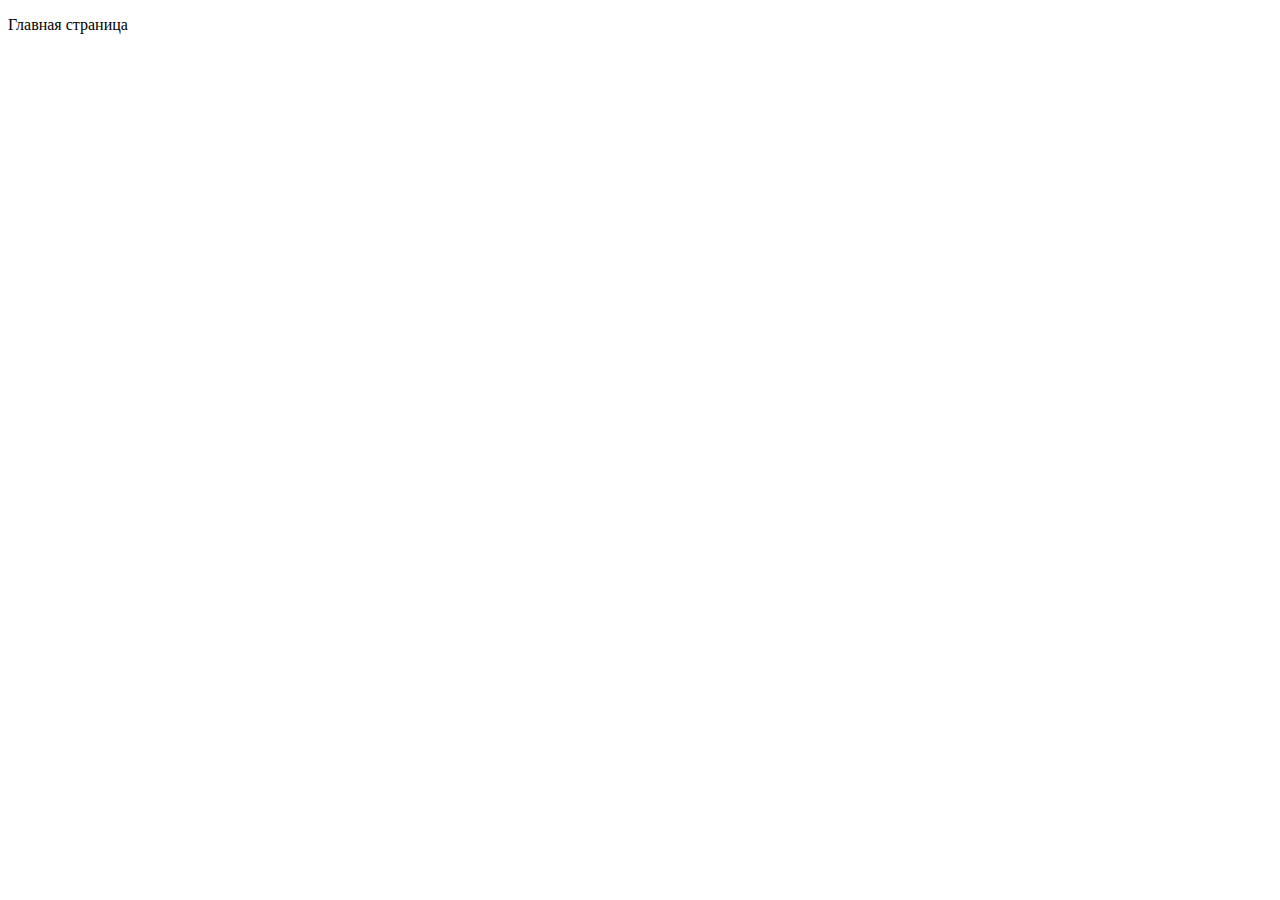
==== src/index.html @ 319860c6 "add authorization, add images, add new page and corrected styles" ====
<!DOCTYPE html>
<html lang="en">

<head>
    <meta charset="UTF-8">
    <meta http-equiv="X-UA-Compatible" content="IE=edge">
    <meta name="viewport" content="width=device-width, initial-scale=1.0">
    <title>Receipts</title>
</head>

<body>
    <p>
        Главная страница
    </p>
</body>

</html>
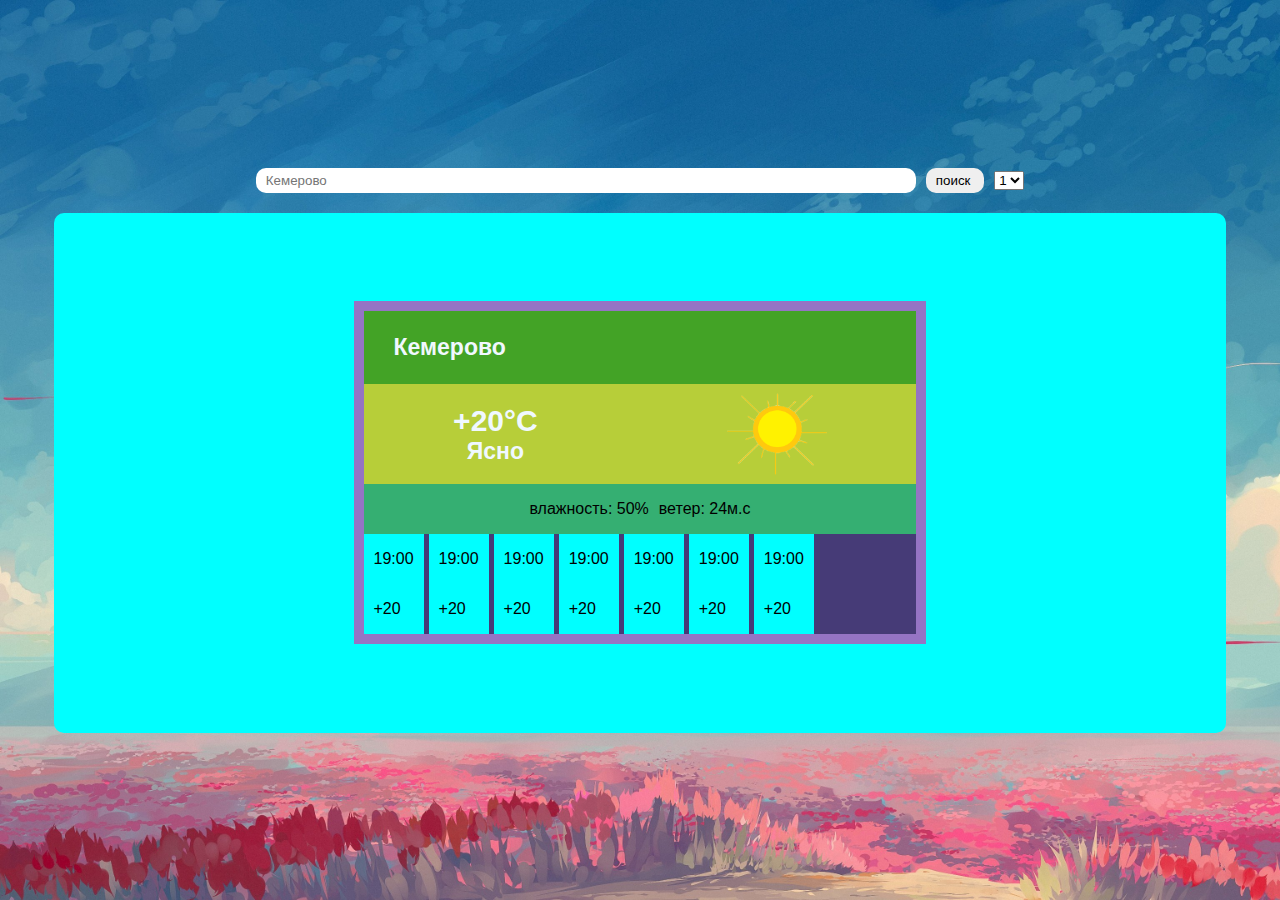
==== commit 68f494fb: "add index page, update styles and etc" ====
--- a/src/index.html
+++ b/src/index.html
@@ -5,13 +5,115 @@
     <meta charset="UTF-8">
     <meta http-equiv="X-UA-Compatible" content="IE=edge">
     <meta name="viewport" content="width=device-width, initial-scale=1.0">
-    <title>Receipts</title>
+    <title>Weather</title>
+    <link rel="stylesheet" href="../src/css/index.css" type="text/css" />
+    <script src="./js/index.js"></script>
 </head>
 
 <body>
-    <p>
-        Главная страница
-    </p>
+    <!-- <button onclick="fetchWeather('Кемерово', 1, '1d9ebef1a17c423393395143232305')">console.log</button> -->
+    <!-- <div id="main" class="main"></div> -->
+    <div class="superMainBlock">
+        <div class="divTown">
+            <input id="search" class="inputTown" type="text" placeholder="Кемерово" />
+            <input class="inputButtonFind" type="button" value="поиск " />
+            <select name="daysWeather">
+                <option value="1">1</option>
+                <option value="2">2</option>
+                <option value="3">3</option>
+                <option value="4">4</option>
+                <option value="5">5</option>
+                <option value="6">6</option>
+                <option value="7">7</option>
+            </select>
+        </div>
+        <div class="mainBlock">
+            <div class="card">
+                <div class="cardUpInfo">
+                    <p class="cityText">
+                        Кемерово
+                    </p>
+                    <div class="cardUpInfoWeather">
+                        <div class="tempAndConditionDiv">
+                            <p class="tempText">
+                                +20°C
+                            </p>
+                            <p class="conditionText">
+                                Ясно
+                            </p>
+                        </div>
+                        <img src="./images/sun.png" class="imageWeather" />
+                    </div>
+                </div>
+                <div class="cardMiddleInfo">
+                    <p>
+                        влажность: 50%
+                    </p>
+                    <p>
+                        ветер: 24м.с
+                    </p>
+                </div>
+                <div class="cardDownInfo">
+                    <div class="hourWeather">
+                        <p>
+                            19:00
+                        </p>
+                        <p>
+                            +20
+                        </p>
+                    </div>
+                    <div class="hourWeather">
+                        <p>
+                            19:00
+                        </p>
+                        <p>
+                            +20
+                        </p>
+                    </div>
+                    <div class="hourWeather">
+                        <p>
+                            19:00
+                        </p>
+                        <p>
+                            +20
+                        </p>
+                    </div>
+                    <div class="hourWeather">
+                        <p>
+                            19:00
+                        </p>
+                        <p>
+                            +20
+                        </p>
+                    </div>
+                    <div class="hourWeather">
+                        <p>
+                            19:00
+                        </p>
+                        <p>
+                            +20
+                        </p>
+                    </div>
+                    <div class="hourWeather">
+                        <p>
+                            19:00
+                        </p>
+                        <p>
+                            +20
+                        </p>
+                    </div>
+                    <div class="hourWeather">
+                        <p>
+                            19:00
+                        </p>
+                        <p>
+                            +20
+                        </p>
+                    </div>
+                </div>
+            </div>
+        </div>
+    </div>
 </body>
 
 </html>--- a/src/css/index.css
+++ b/src/css/index.css
@@ -0,0 +1,164 @@
+* {
+  outline: 0 !important;
+  font-family: sans-serif;
+}
+
+body {
+  display: flex;
+  background: center / cover url("../images/back.png");
+  /* background-color: #d6d0eb; */
+  justify-content: center;
+  align-items: center;
+  height: 100vh;
+  /* backdrop-filter: blur(10px); */
+  margin: 0;
+  padding: 0;
+}
+
+.mainBlock {
+  width: 90%;
+  background-color: aqua;
+  height: 500px;
+  max-height: 500px;
+  border-radius: 10px;
+  padding: 10px;
+  flex-direction: row;
+  display: flex;
+  gap: 10px;
+  align-items: center;
+  justify-content: center;
+  /* backdrop-filter: blur(10px); */
+}
+
+.superMainBlock {
+  width: 100%;
+  /* background-color: rgb(231, 133, 133); */
+  height: 100vh;
+  /* border-radius: 5px;  */
+  justify-content: center;
+  display: flex;
+  flex-direction: column;
+  align-items: center;
+  gap: 20px;
+}
+
+.divTown {
+  display: flex;
+  width: 100%;
+  align-items: center;
+  /* background-color: blue; */
+  justify-content: center;
+  gap: 10px;
+}
+
+.inputTown {
+  width: 50%;
+  padding: 5px 10px;
+  border-radius: 10px;
+  border-width: 0;
+}
+
+.inputButtonFind {
+  padding: 5px 10px;
+  border-radius: 10px;
+  border-width: 0;
+}
+
+.card {
+  display: flex;
+  background-color: rgb(149, 116, 196);
+  width: 48%;
+  min-width: 350px;
+  /* height: 400px; */
+  padding: 10px;
+  flex-direction: column;
+}
+
+.imageWeather {
+  width: 100px;
+  height: 100px;
+}
+
+.cardUpInfo {
+  display: flex;
+  width: 100%;
+  background-color: rgb(67, 163, 38);
+  /* align-items: center; */
+  justify-content: center;
+  overflow: hidden;
+  flex-direction: column;
+}
+
+.cardUpInfoWeather {
+  display: flex;
+  width: 100%;
+  background-color: rgb(183, 206, 57);
+  align-items: center;
+  justify-content: space-around;
+  gap: 10px;
+  overflow: hidden;
+  flex-direction: row;
+}
+
+.cardMiddleInfo {
+  display: flex;
+  width: 100%;
+  background-color: rgb(53, 175, 114);
+  align-items: center;
+  justify-content: center;
+  gap: 10px;
+  overflow: hidden;
+}
+
+.cardDownInfo {
+  display: flex;
+  width: 100%;
+  background-color: rgb(70, 59, 119);
+  /* align-items: center;
+  justify-content: center; */
+  gap: 5px;
+  /* overflow: hidden; */
+  overflow: auto;
+  flex-wrap: nowrap;
+  /* white-space: nowrap; */
+}
+
+@media screen and (max-width: 990px) {
+}
+
+.hourWeather {
+  display: flex;
+  width: fit-content;
+  background-color: aqua;
+  padding: 0 10px;
+  flex-direction: column;
+}
+
+.cityText {
+  color: aliceblue;
+  padding: 0 30px;
+  font-size: 23px;
+  font-weight: 700;
+}
+
+.tempText {
+  color: aliceblue;
+  font-size: 30px;
+  font-weight: 700;
+  margin: 0;
+}
+
+.conditionText {
+  color: aliceblue;
+  font-size: 23px;
+  font-weight: 700;
+  margin: 0;
+}
+
+
+.tempAndConditionDiv {
+    display: flex;
+    flex-direction: column;
+    /* background-color: aqua; */
+    align-items: center;
+}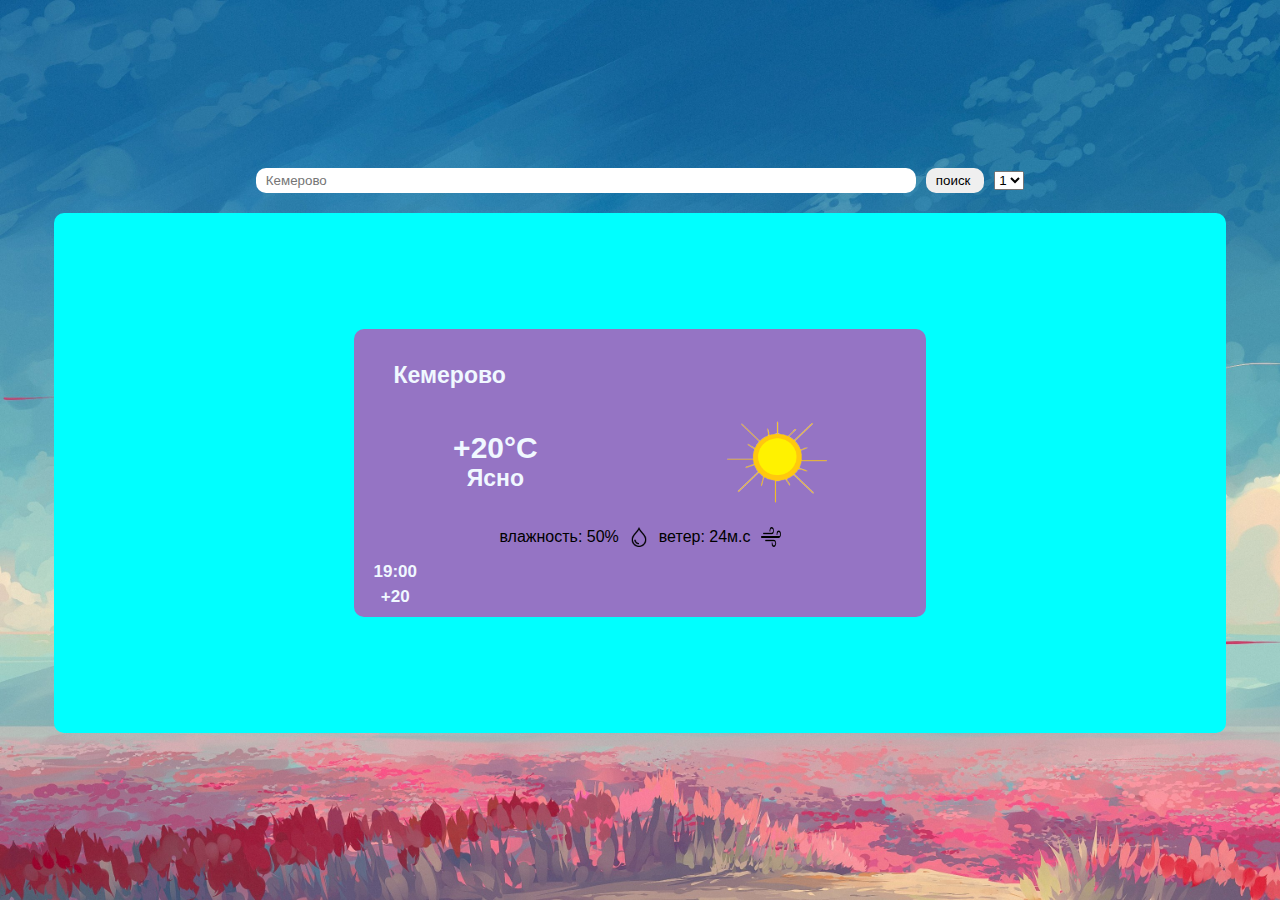
==== commit 88cf6956: "update styles and etc" ====
--- a/src/index.html
+++ b/src/index.html
@@ -49,64 +49,18 @@
                     <p>
                         влажность: 50%
                     </p>
+                    <img src="./images/blob.png" class="imageIcon" />
                     <p>
                         ветер: 24м.с
                     </p>
+                    <img src="./images/wind.png" class="imageIcon" />
                 </div>
                 <div class="cardDownInfo">
                     <div class="hourWeather">
-                        <p>
+                        <p class="timeText">
                             19:00
                         </p>
-                        <p>
-                            +20
-                        </p>
-                    </div>
-                    <div class="hourWeather">
-                        <p>
-                            19:00
-                        </p>
-                        <p>
-                            +20
-                        </p>
-                    </div>
-                    <div class="hourWeather">
-                        <p>
-                            19:00
-                        </p>
-                        <p>
-                            +20
-                        </p>
-                    </div>
-                    <div class="hourWeather">
-                        <p>
-                            19:00
-                        </p>
-                        <p>
-                            +20
-                        </p>
-                    </div>
-                    <div class="hourWeather">
-                        <p>
-                            19:00
-                        </p>
-                        <p>
-                            +20
-                        </p>
-                    </div>
-                    <div class="hourWeather">
-                        <p>
-                            19:00
-                        </p>
-                        <p>
-                            +20
-                        </p>
-                    </div>
-                    <div class="hourWeather">
-                        <p>
-                            19:00
-                        </p>
-                        <p>
+                        <p class="timeWeatherText">
                             +20
                         </p>
                     </div>
--- a/src/css/index.css
+++ b/src/css/index.css
@@ -72,6 +72,7 @@
   /* height: 400px; */
   padding: 10px;
   flex-direction: column;
+  border-radius: 10px;
 }
 
 .imageWeather {
@@ -79,10 +80,15 @@
   height: 100px;
 }
 
+.imageIcon {
+  width: 20px;
+  height: 20px;
+}
+
 .cardUpInfo {
   display: flex;
   width: 100%;
-  background-color: rgb(67, 163, 38);
+  /* background-color: rgb(67, 163, 38); */
   /* align-items: center; */
   justify-content: center;
   overflow: hidden;
@@ -92,7 +98,7 @@
 .cardUpInfoWeather {
   display: flex;
   width: 100%;
-  background-color: rgb(183, 206, 57);
+  /* background-color: rgb(183, 206, 57); */
   align-items: center;
   justify-content: space-around;
   gap: 10px;
@@ -103,7 +109,7 @@
 .cardMiddleInfo {
   display: flex;
   width: 100%;
-  background-color: rgb(53, 175, 114);
+  /* background-color: rgb(53, 175, 114); */
   align-items: center;
   justify-content: center;
   gap: 10px;
@@ -113,7 +119,7 @@
 .cardDownInfo {
   display: flex;
   width: 100%;
-  background-color: rgb(70, 59, 119);
+  /* background-color: rgb(70, 59, 119); */
   /* align-items: center;
   justify-content: center; */
   gap: 5px;
@@ -121,6 +127,11 @@
   overflow: auto;
   flex-wrap: nowrap;
   /* white-space: nowrap; */
+  /* -ms-overflow-style: none; 
+  scrollbar-width: none;  */
+  overflow-x: scroll;
+  scrollbar-color: rgb(233, 119, 119) transparent;
+  scrollbar-width: thin;
 }
 
 @media screen and (max-width: 990px) {
@@ -129,9 +140,11 @@
 .hourWeather {
   display: flex;
   width: fit-content;
-  background-color: aqua;
+  /* background-color: aqua; */
   padding: 0 10px;
   flex-direction: column;
+  align-items: center;
+  gap: 5px;
 }
 
 .cityText {
@@ -155,10 +168,23 @@
   margin: 0;
 }
 
+.tempAndConditionDiv {
+  display: flex;
+  flex-direction: column;
+  /* background-color: aqua; */
+  align-items: center;
+}
 
-.tempAndConditionDiv {
-    display: flex;
-    flex-direction: column;
-    /* background-color: aqua; */
-    align-items: center;
-}+.timeWeatherText {
+  color: aliceblue;
+  font-size: 17px;
+  font-weight: 600;
+  margin: 0;
+}
+
+.timeText {
+  color: aliceblue;
+  font-size: 17px;
+  font-weight: 600;
+  margin: 0;
+}
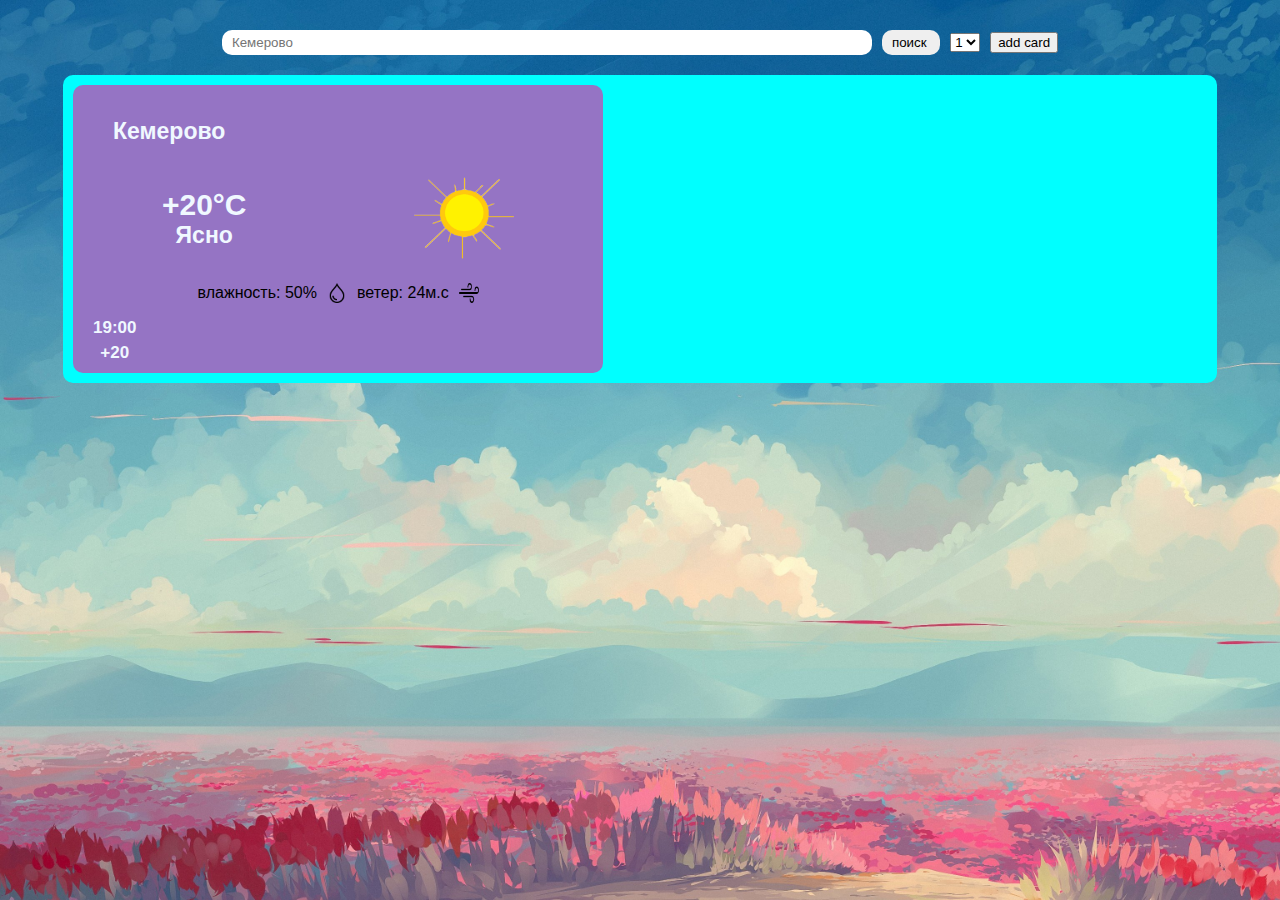
==== commit d8918fd3: "corrected styles, fixed cards, add functions and etc" ====
--- a/src/index.html
+++ b/src/index.html
@@ -1,5 +1,5 @@
 <!DOCTYPE html>
-<html lang="en">
+<html lang="ru">
 
 <head>
     <meta charset="UTF-8">
@@ -11,13 +11,13 @@
 </head>
 
 <body>
-    <!-- <button onclick="fetchWeather('Кемерово', 1, '1d9ebef1a17c423393395143232305')">console.log</button> -->
+    <!-- <button onclick="fetchWeather(searchCity(), selectDay(), '1d9ebef1a17c423393395143232305')">Погода</button> -->
     <!-- <div id="main" class="main"></div> -->
     <div class="superMainBlock">
         <div class="divTown">
-            <input id="search" class="inputTown" type="text" placeholder="Кемерово" />
-            <input class="inputButtonFind" type="button" value="поиск " />
-            <select name="daysWeather">
+            <input id="searchCity" class="inputTown" type="text" placeholder="Кемерово" />
+            <input class="inputButtonFind" type="button" value="поиск " onclick="selectDay()" />
+            <select id="selectDay" name="daysWeather">
                 <option value="1">1</option>
                 <option value="2">2</option>
                 <option value="3">3</option>
@@ -26,9 +26,10 @@
                 <option value="6">6</option>
                 <option value="7">7</option>
             </select>
+            <input type="button" value="add card" onclick="addCard()">
         </div>
-        <div class="mainBlock">
-            <div class="card">
+        <div id="mainBlock" class="mainBlock">
+            <div id="card" class="card">
                 <div class="cardUpInfo">
                     <p class="cityText">
                         Кемерово
--- a/src/css/index.css
+++ b/src/css/index.css
@@ -3,13 +3,18 @@
   font-family: sans-serif;
 }
 
+/* html {
+  width: 100%;
+  height: 100%;
+} */
+
 body {
   display: flex;
   background: center / cover url("../images/back.png");
   /* background-color: #d6d0eb; */
-  justify-content: center;
-  align-items: center;
-  height: 100vh;
+  /* justify-content: center; */
+  /* align-items: center; */
+  min-height: 100vh;
   /* backdrop-filter: blur(10px); */
   margin: 0;
   padding: 0;
@@ -18,24 +23,27 @@
 .mainBlock {
   width: 90%;
   background-color: aqua;
-  height: 500px;
-  max-height: 500px;
+  /* height: 500px; */
+  /* max-height: 500px; */
+  /* height: 100%; */
   border-radius: 10px;
   padding: 10px;
   flex-direction: row;
   display: flex;
+  flex-wrap: wrap;
   gap: 10px;
-  align-items: center;
-  justify-content: center;
+  /* align-items: center;
+  justify-content: center; */
   /* backdrop-filter: blur(10px); */
 }
 
 .superMainBlock {
   width: 100%;
   /* background-color: rgb(231, 133, 133); */
-  height: 100vh;
+  /* height: 100vh; */
   /* border-radius: 5px;  */
-  justify-content: center;
+  /* justify-content: center; */
+  padding: 30px 10px;
   display: flex;
   flex-direction: column;
   align-items: center;
@@ -67,7 +75,7 @@
 .card {
   display: flex;
   background-color: rgb(149, 116, 196);
-  width: 48%;
+  width: 45%;
   min-width: 350px;
   /* height: 400px; */
   padding: 10px;
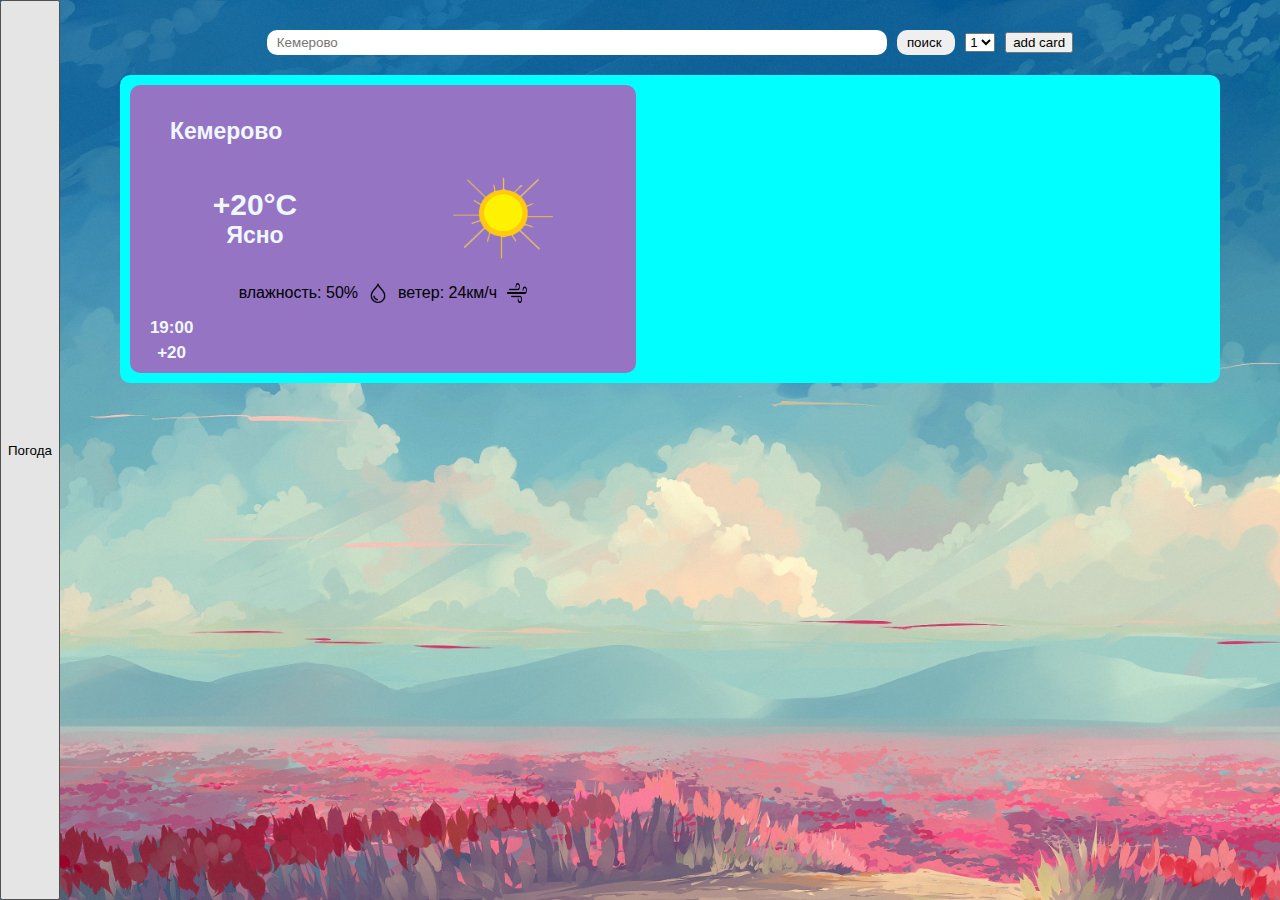
==== commit ca6a7c72: "create card weather" ====
--- a/src/index.html
+++ b/src/index.html
@@ -11,7 +11,7 @@
 </head>
 
 <body>
-    <!-- <button onclick="fetchWeather(searchCity(), selectDay(), '1d9ebef1a17c423393395143232305')">Погода</button> -->
+    <button onclick="fetchWeather(searchCity(), selectDay(), '1d9ebef1a17c423393395143232305')">Погода</button>
     <!-- <div id="main" class="main"></div> -->
     <div class="superMainBlock">
         <div class="divTown">
@@ -31,7 +31,7 @@
         <div id="mainBlock" class="mainBlock">
             <div id="card" class="card">
                 <div class="cardUpInfo">
-                    <p class="cityText">
+                    <p id="cityText" class="cityText">
                         Кемерово
                     </p>
                     <div class="cardUpInfoWeather">
@@ -39,29 +39,29 @@
                             <p class="tempText">
                                 +20°C
                             </p>
-                            <p class="conditionText">
+                            <p id="conditionText" class="conditionText">
                                 Ясно
                             </p>
                         </div>
-                        <img src="./images/sun.png" class="imageWeather" />
+                        <img id="imgWeather" src="./images/sun.png" class="imageWeather" />
                     </div>
                 </div>
                 <div class="cardMiddleInfo">
-                    <p>
+                    <p id="humidity">
                         влажность: 50%
                     </p>
                     <img src="./images/blob.png" class="imageIcon" />
-                    <p>
-                        ветер: 24м.с
+                    <p id="wind">
+                        ветер: 24км/ч
                     </p>
                     <img src="./images/wind.png" class="imageIcon" />
                 </div>
-                <div class="cardDownInfo">
-                    <div class="hourWeather">
-                        <p class="timeText">
+                <div id="cardDownInfo" class="cardDownInfo">
+                    <div id="hourWeather" class="hourWeather">
+                        <p id="timeText" class="timeText">
                             19:00
                         </p>
-                        <p class="timeWeatherText">
+                        <p id="weatherText" class="weatherText">
                             +20
                         </p>
                     </div>
--- a/src/css/index.css
+++ b/src/css/index.css
@@ -183,7 +183,7 @@
   align-items: center;
 }
 
-.timeWeatherText {
+.weatherText {
   color: aliceblue;
   font-size: 17px;
   font-weight: 600;
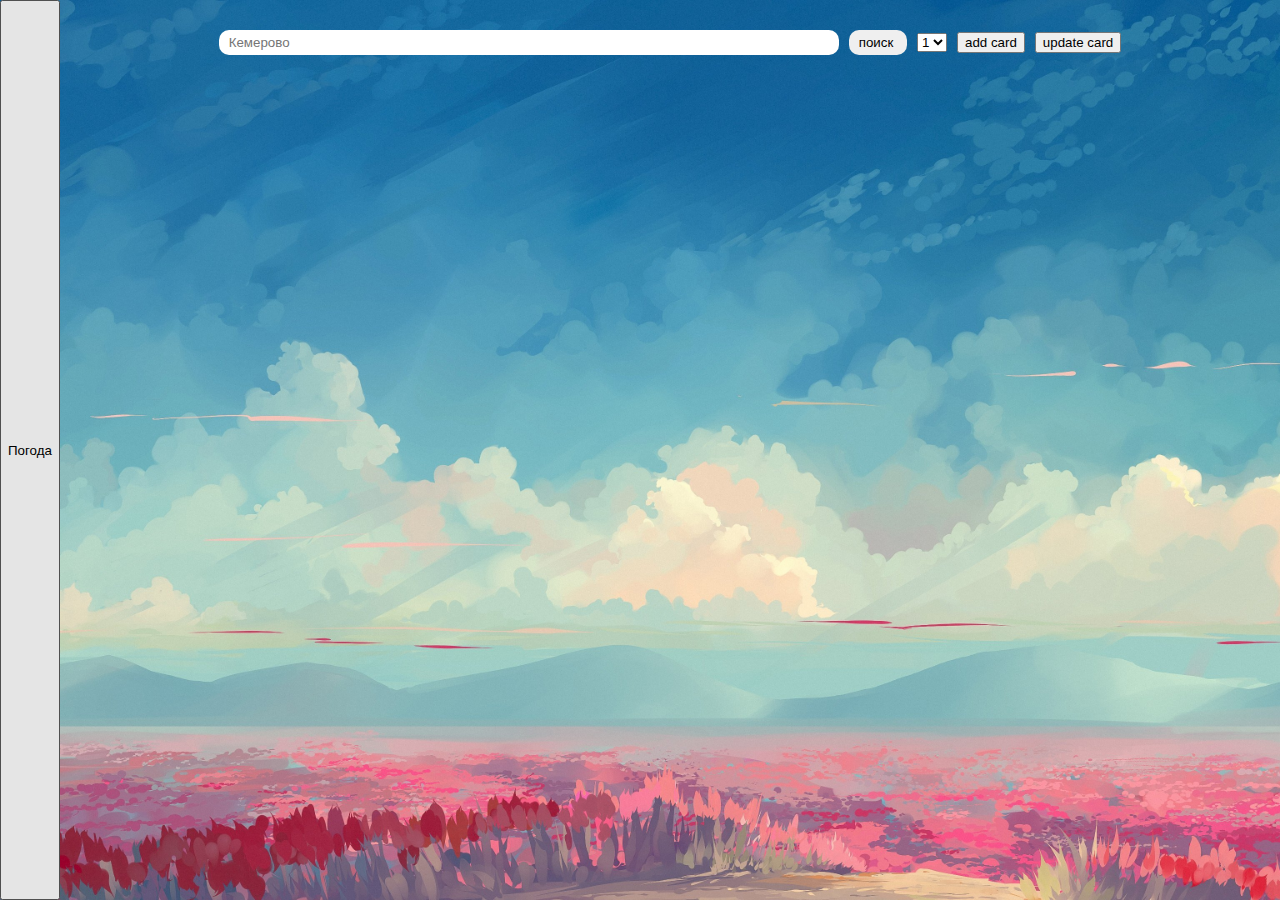
==== commit d64b2952: "fix card and etc" ====
--- a/src/index.html
+++ b/src/index.html
@@ -27,9 +27,10 @@
                 <option value="7">7</option>
             </select>
             <input type="button" value="add card" onclick="addCard()">
+            <input type="button" value="update card" onclick="updateCard()">
         </div>
         <div id="mainBlock" class="mainBlock">
-            <div id="card" class="card">
+            <!-- <div id="card" class="card">
                 <div class="cardUpInfo">
                     <p id="cityText" class="cityText">
                         Кемерово
@@ -66,7 +67,7 @@
                         </p>
                     </div>
                 </div>
-            </div>
+            </div> -->
         </div>
     </div>
 </body>
--- a/src/css/index.css
+++ b/src/css/index.css
@@ -22,7 +22,7 @@
 
 .mainBlock {
   width: 90%;
-  background-color: aqua;
+  /* background-color: aqua; */
   /* height: 500px; */
   /* max-height: 500px; */
   /* height: 100%; */
@@ -74,7 +74,13 @@
 
 .card {
   display: flex;
-  background-color: rgb(149, 116, 196);
+  /* background-color: rgb(149, 116, 196); */
+  background: rgba(255, 255, 255, 0.3);
+  border-radius: 16px;
+  box-shadow: 0 4px 30px rgba(0, 0, 0, 0.1);
+  backdrop-filter: blur(14.8px);
+  -webkit-backdrop-filter: blur(14.8px);
+  border: 1px solid rgba(255, 255, 255, 0.3);
   width: 45%;
   min-width: 350px;
   /* height: 400px; */
@@ -94,7 +100,7 @@
 }
 
 .cardUpInfo {
-  display: flex;
+  /* display: flex; */
   width: 100%;
   /* background-color: rgb(67, 163, 38); */
   /* align-items: center; */
@@ -109,9 +115,10 @@
   /* background-color: rgb(183, 206, 57); */
   align-items: center;
   justify-content: space-around;
-  gap: 10px;
+  /* gap: 10px; */
   overflow: hidden;
   flex-direction: row;
+  margin: -20px 0;
 }
 
 .cardMiddleInfo {
@@ -137,7 +144,7 @@
   /* white-space: nowrap; */
   /* -ms-overflow-style: none; 
   scrollbar-width: none;  */
-  overflow-x: scroll;
+  /* overflow-x: scroll; */
   scrollbar-color: rgb(233, 119, 119) transparent;
   scrollbar-width: thin;
 }
@@ -149,7 +156,7 @@
   display: flex;
   width: fit-content;
   /* background-color: aqua; */
-  padding: 0 10px;
+  padding: 7px 10px;
   flex-direction: column;
   align-items: center;
   gap: 5px;
